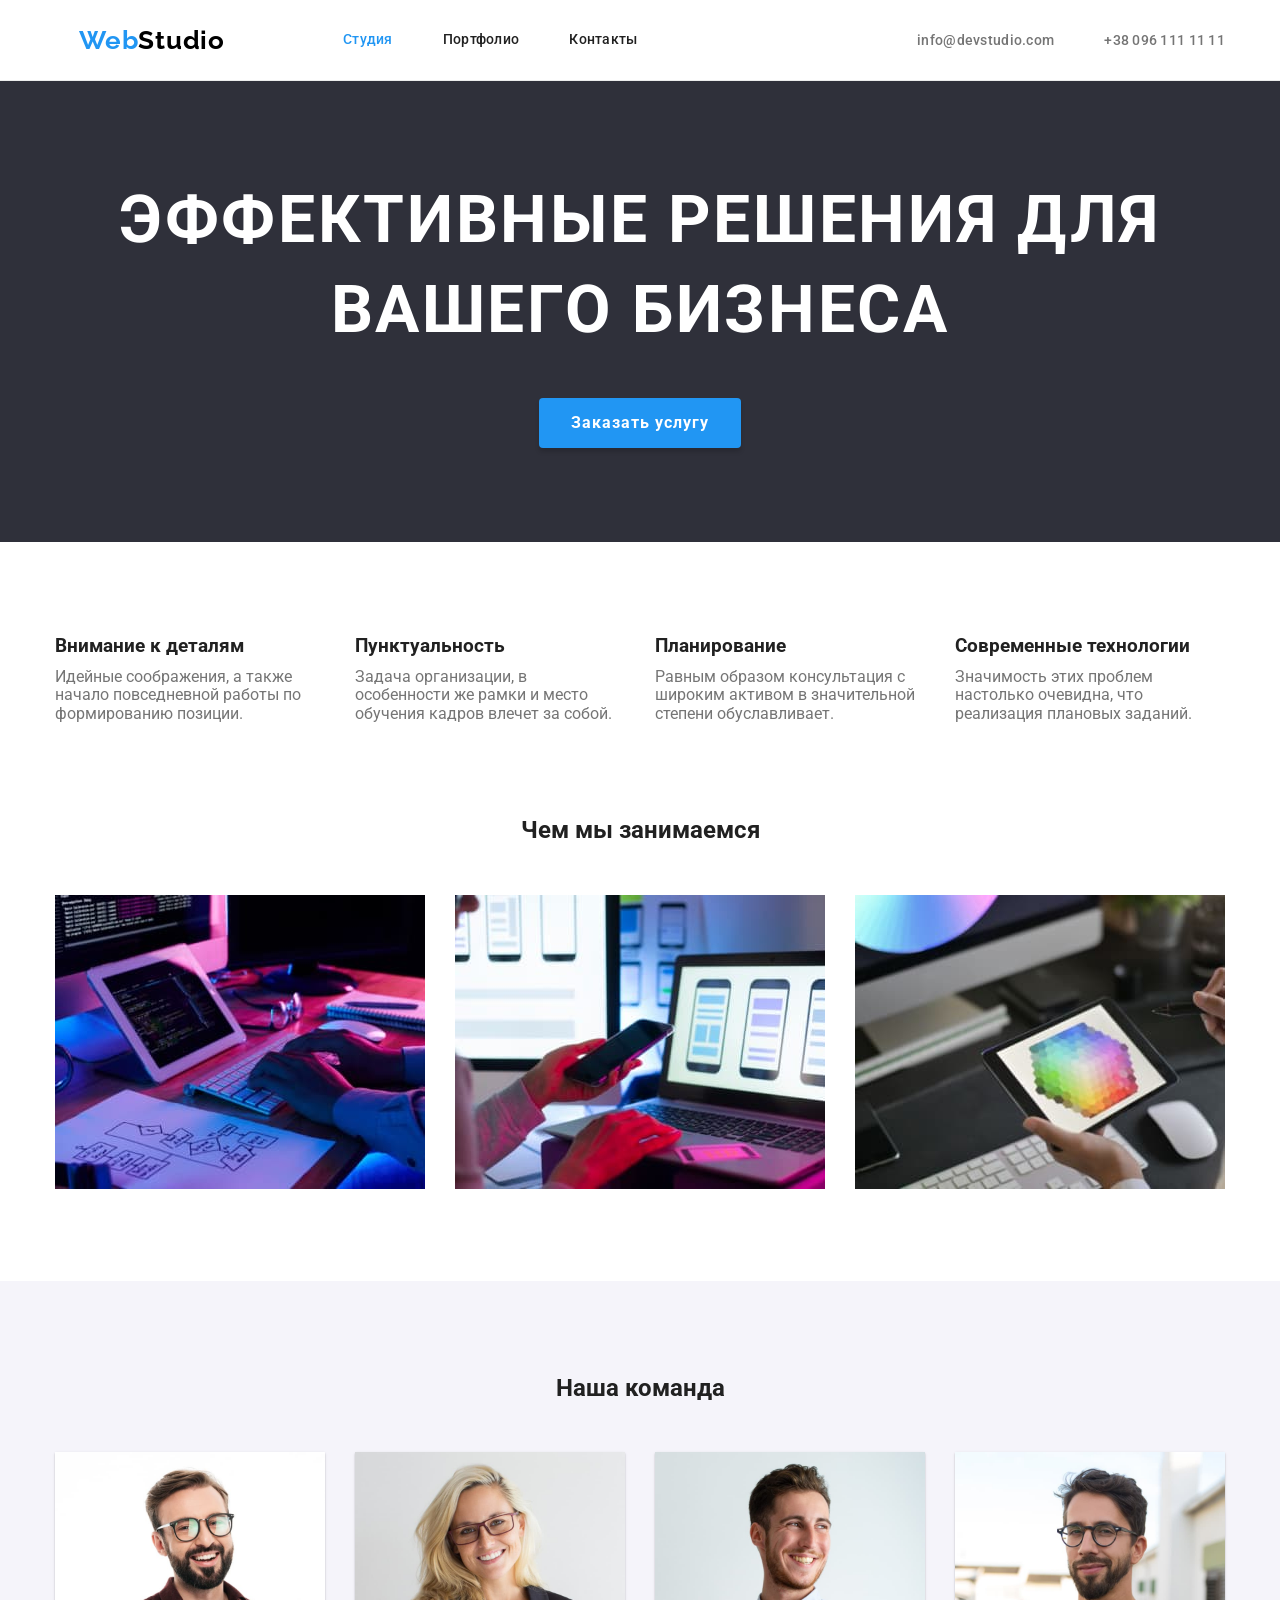
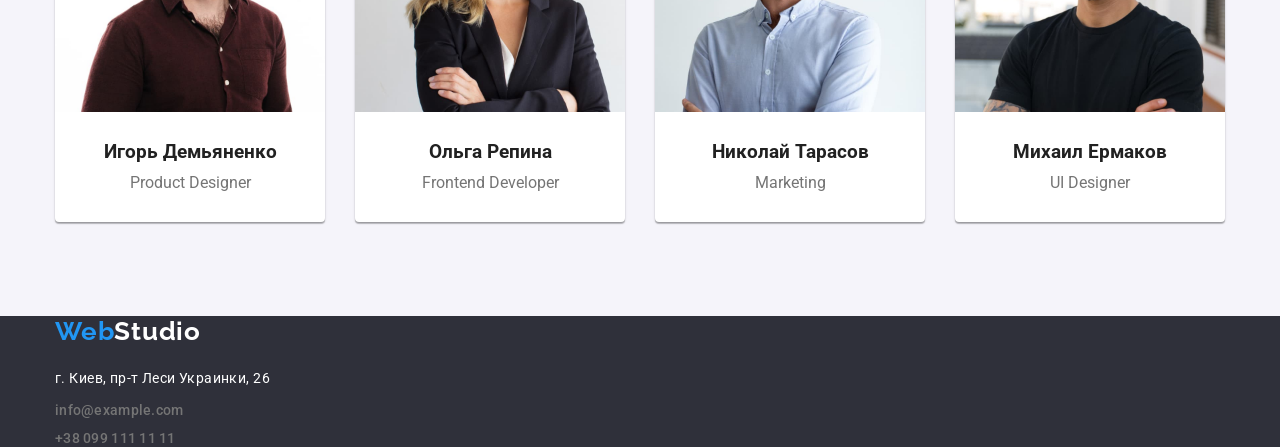
==== index.html @ 00ad5954 "Homework 3 is completed" ====
<!DOCTYPE html>
<html lang="ru">
  <head>
    <meta charset="UTF-8" />
    <meta http-equiv="X-UA-Compatible" content="IE=edge" />
    <meta name="viewport" content="width=device-width, initial-scale=1.0" />
    <title>WebStudio</title>
    <link
      rel="stylesheet"
      href="https://cdnjs.cloudflare.com/ajax/libs/modern-normalize/1.1.0/modern-normalize.min.css"
      integrity="sha512-wpPYUAdjBVSE4KJnH1VR1HeZfpl1ub8YT/NKx4PuQ5NmX2tKuGu6U/JRp5y+Y8XG2tV+wKQpNHVUX03MfMFn9Q=="
      crossorigin="anonymous"
      referrerpolicy="no-referrer"
    />
    <link rel="stylesheet" href="./css/styles.css" />
    <link rel="preconnect" href="https://fonts.googleapis.com" />
    <link rel="preconnect" href="https://fonts.gstatic.com" crossorigin />
    <link
      href="https://fonts.googleapis.com/css2?family=Raleway:wght@700&family=Roboto:wght@400;500;700;900&display=swap"
      rel="stylesheet"
    />
  </head>
  <body class="main-part">
    <!-- Navigation -->
    <header class="header-section">
      <nav class="container main-navigation">
        <a class="logo" href="./index.html"
          ><span class="logo-emphasis">Web</span>Studio</a
        >
        <ul class="site-nav list">
          <li class="item">
            <a class="link current" href="">Студия</a>
          </li>
          <li class="item">
            <a class="link" href="./portfolio.html">Портфолио</a>
          </li>
          <li class="item">
            <a class="link" href="">Контакты</a>
          </li>
        </ul>
        <!-- Contacts -->
        <ul class="list header-list">
          <li class="item">
            <a class="contacts" href="mailto:info@devstudio.com"
              >info@devstudio.com</a
            >
          </li>
          <li class="item">
            <a class="contacts" href="tel:+380961111111">+38 096 111 11 11</a>
          </li>
        </ul>
      </nav>
    </header>
    <main>
      <!-- Hero -->
      <section class="hero section">
        <div class="container">
          <h1 class="hero-title">Эффективные решения для вашего бизнеса</h1>
          <button class="modal-button" type="button">Заказать услугу</button>
        </div>
      </section>
      <!-- Advantages section -->
      <section class="section">
        <div class="container">
          <ul class="list advantages">
            <li class="advantage-item">
              <h3 class="section-item studio">Внимание к деталям</h3>
              <p class="description-item">
                Идейные соображения, а также начало повседневной работы по
                формированию позиции.
              </p>
            </li>
            <li class="advantage-item">
              <h3 class="section-item studio">Пунктуальность</h3>
              <p class="description-item">
                Задача организации, в особенности же рамки и место обучения
                кадров влечет за собой.
              </p>
            </li>
            <li class="advantage-item">
              <h3 class="section-item studio">Планирование</h3>
              <p class="description-item">
                Равным образом консультация с широким активом в значительной
                степени обуславливает.
              </p>
            </li>
            <li class="advantage-item">
              <h3 class="section-item studio">Современные технологии</h3>
              <p class="description-item">
                Значимость этих проблем настолько очевидна, что реализация
                плановых заданий.
              </p>
            </li>
          </ul>
        </div>
      </section>
      <!-- Offer section -->
      <section class="section">
        <div class="container">
          <h2 class="section-item heading">Чем мы занимаемся</h2>
          <ul class="list flex-offers">
            <li class="offer-img">
              <img
                src="./images/coding.jpg"
                alt="Написание кода"
                width="370"
                height="294"
              />
            </li>
            <li class="offer-img">
              <img
                src="./images/adapting.jpg"
                alt="Адаптация под мобильные устройства"
                width="370"
                height="294"
              />
            </li>
            <li class="offer-img">
              <img
                src="./images/styling.jpg"
                alt="Стилизирование"
                width="370"
                height="294"
              />
            </li>
          </ul>
        </div>
      </section>
      <!-- Team section -->
      <section class="section-team section">
        <div class="container">
          <h2 class="section-item heading">Наша команда</h2>
          <ul class="list flex-team">
            <li class="flex-member">
              <img
                class="member-photo"
                src="./images/demyanenko.jpg"
                alt="Игорь Демьяненко"
                width="270"
                height="260"
              />
              <h3 class="section-item team">Игорь Демьяненко</h3>
              <p class="description-item position" lang="en">
                Product Designer
              </p>
            </li>
            <li class="flex-member">
              <img
                class="member-photo"
                src="./images/repina.jpg"
                alt="Ольга Репина"
                width="270"
                height="260"
              />
              <h3 class="section-item team">Ольга Репина</h3>
              <p class="description-item position" lang="en">
                Frontend Developer
              </p>
            </li>
            <li class="flex-member">
              <img
                class="member-photo"
                src="./images/tarasov.jpg"
                alt="Николай Тарасов"
                width="270"
                height="260"
              />
              <h3 class="section-item team">Николай Тарасов</h3>
              <p class="description-item position" lang="en">Marketing</p>
            </li>
            <li class="flex-member">
              <img
                class="member-photo"
                src="./images/yermakov.jpg"
                alt="Михаил Ермаков"
                width="270"
                height="260"
              />
              <h3 class="section-item team">Михаил Ермаков</h3>
              <p class="description-item position" lang="en">UI Designer</p>
            </li>
          </ul>
        </div>
      </section>
    </main>
    <!-- Footer -->
    <footer class="footer-section">
      <div class="container">
        <a class="logo-footer" href=""
          ><span class="logo-emphasis">Web</span>Studio</a
        >
        <address>
          <ul class="list">
            <li>
              <a class="adress" href="https://goo.gl/maps/RZzK3HeGXn62apEB7"
                >г. Киев, пр-т Леси Украинки, 26</a
              >
            </li>
            <li>
              <a class="contacts email" href="mailto:info@example.com"
                >info@example.com</a
              >
            </li>
            <li>
              <a class="contacts" href="tel:+380991111111">+38 099 111 11 11</a>
            </li>
          </ul>
        </address>
      </div>
    </footer>
  </body>
</html>
---- css/styles.css ----
:root {
  --primary-text-color: #212121;
  --secondary-text-color: #757575;
  --accent-color: #2196f3;
  --logo-color: #000000;
  --footer-logo: #ffffff;
  --buttons-color: #f5f4fa;
  --footer-contacts-color: rgba(255, 255, 255, 0.6);
  --team-background-color: #f5f4fa;
  --hero-footer-background-color: #2f303a;
  --primary-background: #ffffff;
  --hero-color: #ffffff;
}
.list {
  list-style: none;
}
.main-part {
  background-color: var(--primary-background);
  color: var(--primary-text-color);
  font-family: Roboto, sans-serif;
}
h1,
h2,
h3,
h4,
h5,
h6,
p {
  margin-top: 0;
  margin-bottom: 0;
}
ul,
ol {
  margin-top: 0;
  margin-bottom: 0;
  padding-left: 0;
}
img {
  display: block;
}
.container {
  width: 1200px;
  padding-left: 15px;
  padding-right: 15px;
  margin-left: auto;
  margin-right: auto;
}
.section {
  padding: 94px 0px 0px;
}
.section-portfolio {
  padding: 94px 0;
}

/* Header */
.header-section {
  border-bottom: 1px solid #ececec;
}
/* Logo */
.logo {
  margin-right: 94px;
  padding: 24px;

  color: var(--logo-color);
  font-family: Raleway, sans-serif;
  font-weight: 700;
  font-size: 26px;
  line-height: 1.19;
  letter-spacing: 0.03em;
  text-decoration: none;
}
.logo-emphasis {
  color: var(--accent-color);
}
/* Site navigation */
.main-navigation {
  display: flex;
  align-items: center;
}
.site-nav {
  display: flex;
}
.site-nav .link {
  display: block;
  padding: 32px 0px;

  color: var(--primary-text-color);
  font-weight: 500;
  font-size: 14px;
  line-height: 1.14;
  letter-spacing: 0.02em;
  text-decoration: none;
}
.site-nav .link:hover,
.site-nav .link:focus {
  color: var(--accent-color);
}
.site-nav .link.current {
  color: var(--accent-color);
}
.site-nav .item:not(:last-child) {
  margin-right: 50px;
}
.header-list {
  margin-left: auto;
  display: flex;
}
.header-list .contacts {
  padding: 32px 0px;
}
.header-list .item:not(:last-child) {
  margin-right: 50px;
}
.contacts {
  color: var(--secondary-text-color);
  font-weight: 500;
  font-size: 14px;
  font-style: normal;
  line-height: 1.14;
  letter-spacing: 0.02em;
  text-decoration: none;
}
.contacts:hover,
.contacts:focus {
  color: var(--accent-color);
}
.footer-contacts {
  color: var(--footer-contacts-color);
}
/* Section hero */
.hero {
  padding-bottom: 94px;

  background-color: var(--hero-footer-background-color);
  color: var(--hero-color);
  font-weight: 900;
  font-size: 44px;
  line-height: 1.36;
  text-align: center;
  letter-spacing: 0.06em;
  text-transform: uppercase;
}
.hero-title {
  margin-bottom: 30px;
}
.modal-button {
  border-radius: 4px;
  padding: 10px 32px;
  min-width: 200px;
  box-shadow: 0px 4px 4px rgba(0, 0, 0, 0.15);
  border-style: none;

  background-color: var(--accent-color);
  color: var(--hero-color);
  font-weight: 700;
  font-size: 16px;
  line-height: 1.87;
  text-align: center;
  letter-spacing: 0.06em;
  cursor: pointer;
}
/* Sections */
.heading {
  text-align: center;
}
.list .studio {
  margin-bottom: 10px;
}
.list .team {
  margin-bottom: 10px;
}
.list .portfolio {
  margin-bottom: 4px;
}
.description-item {
  color: var(--secondary-text-color);
}
.container .heading {
  margin-bottom: 50px;
}
/* Advantages section */
.list-advantage {
  display: flex;
}
.advantages {
  display: flex;
  padding-bottom: 94px 0px;
}
.advantage-item {
  width: 270px;
}
.advantage-item:not(:last-child) {
  margin-right: 30px;
}
.description-item {
  color: var(--secondary-text-color);
}
/* Offers section */
.flex-offers {
  display: flex;
  padding-bottom: 92px;
}
.offer-img:not(:last-child) {
  margin-right: 30px;
}
.section-item {
  color: var(--primary-text-color);
}
/* Team section */
.flex-member {
  width: 270px;
  border-radius: 0px 0px 4px 4px;
  box-shadow: 0px 1px 3px rgba(0, 0, 0, 0.12), 0px 1px 1px rgba(0, 0, 0, 0.14),
    0px 2px 1px rgba(0, 0, 0, 0.2);

  background-color: #ffffff;
  text-align: center;
}
.flex-member:not(:last-child) {
  margin-right: 30px;
}
.flex-team {
  display: flex;
  padding-bottom: 94px;
}
.member-photo {
  margin-bottom: 30px;
}
.position {
  padding-bottom: 30px;
}
.section-team {
  background-color: var(--team-background-color);
}

/* Footer */
.footer-section {
  background-color: var(--hero-footer-background-color);
}
.logo-footer {
  margin-bottom: 20px;
  display: inline-block;

  color: var(--footer-logo);
  font-family: Raleway, sans-serif;
  font-weight: 700;
  font-size: 26px;
  line-height: 1.19;
  letter-spacing: 0.03em;
  text-decoration: none;
}
.adress {
  display: inline-block;
  margin-bottom: 10px;

  font-style: normal;
  color: #ffffff;
  font-size: 14px;
  line-height: 1.71;
  letter-spacing: 0.03em;
  text-decoration: none;
}
.list .email {
  display: inline-block;
  margin-bottom: 10px;
}
.adress:hover,
.adress:focus {
  color: var(--accent-color);
}
/* Portfolio */
/* Filter section */
.filter-button {
  border-radius: 4px;
  padding: 6px 22px;
  min-width: 145px;
  text-align: center;
  margin-bottom: 50px;
  border-style: none;
  display: inline-block;

  color: var(--primary-text-color);
  background-color: var(--buttons-color);
  font-family: inherit;
  font-weight: 500;
  font-size: 16px;
  line-height: 1.62;
  letter-spacing: 0.03em;
  cursor: pointer;
}
.filter-button:hover,
.filter-button:focus {
  background-color: var(--accent-color);
  color: #ffffff;
  box-shadow: 0px 3px 1px rgba(0, 0, 0, 0.1), 0px 1px 2px rgba(0, 0, 0, 0.08),
    0px 2px 2px rgba(0, 0, 0, 0.12);
}
.flex-buttons {
  display: flex;
  justify-content: center;
}
.flex-button:not(:last-child) {
  margin-right: 8px;
}
.flex-element .portfolio {
  padding: 0px 24px;
}
.flex-element .description-item {
  padding: 0px 24px 20px;
}
.project-img {
  margin-bottom: 20px;
}
.flex-portfolio {
  display: flex;
  flex-wrap: wrap;
}
.flex-element {
  width: 370px;
  margin-right: 30px;
  margin-bottom: 30px;
  border: 1px solid #eeeeee;
}
.flex-element:nth-child(3n) {
  margin-right: 0px;
}
.flex-element:nth-last-child(-n + 3) {
  margin-bottom: 0px;
}
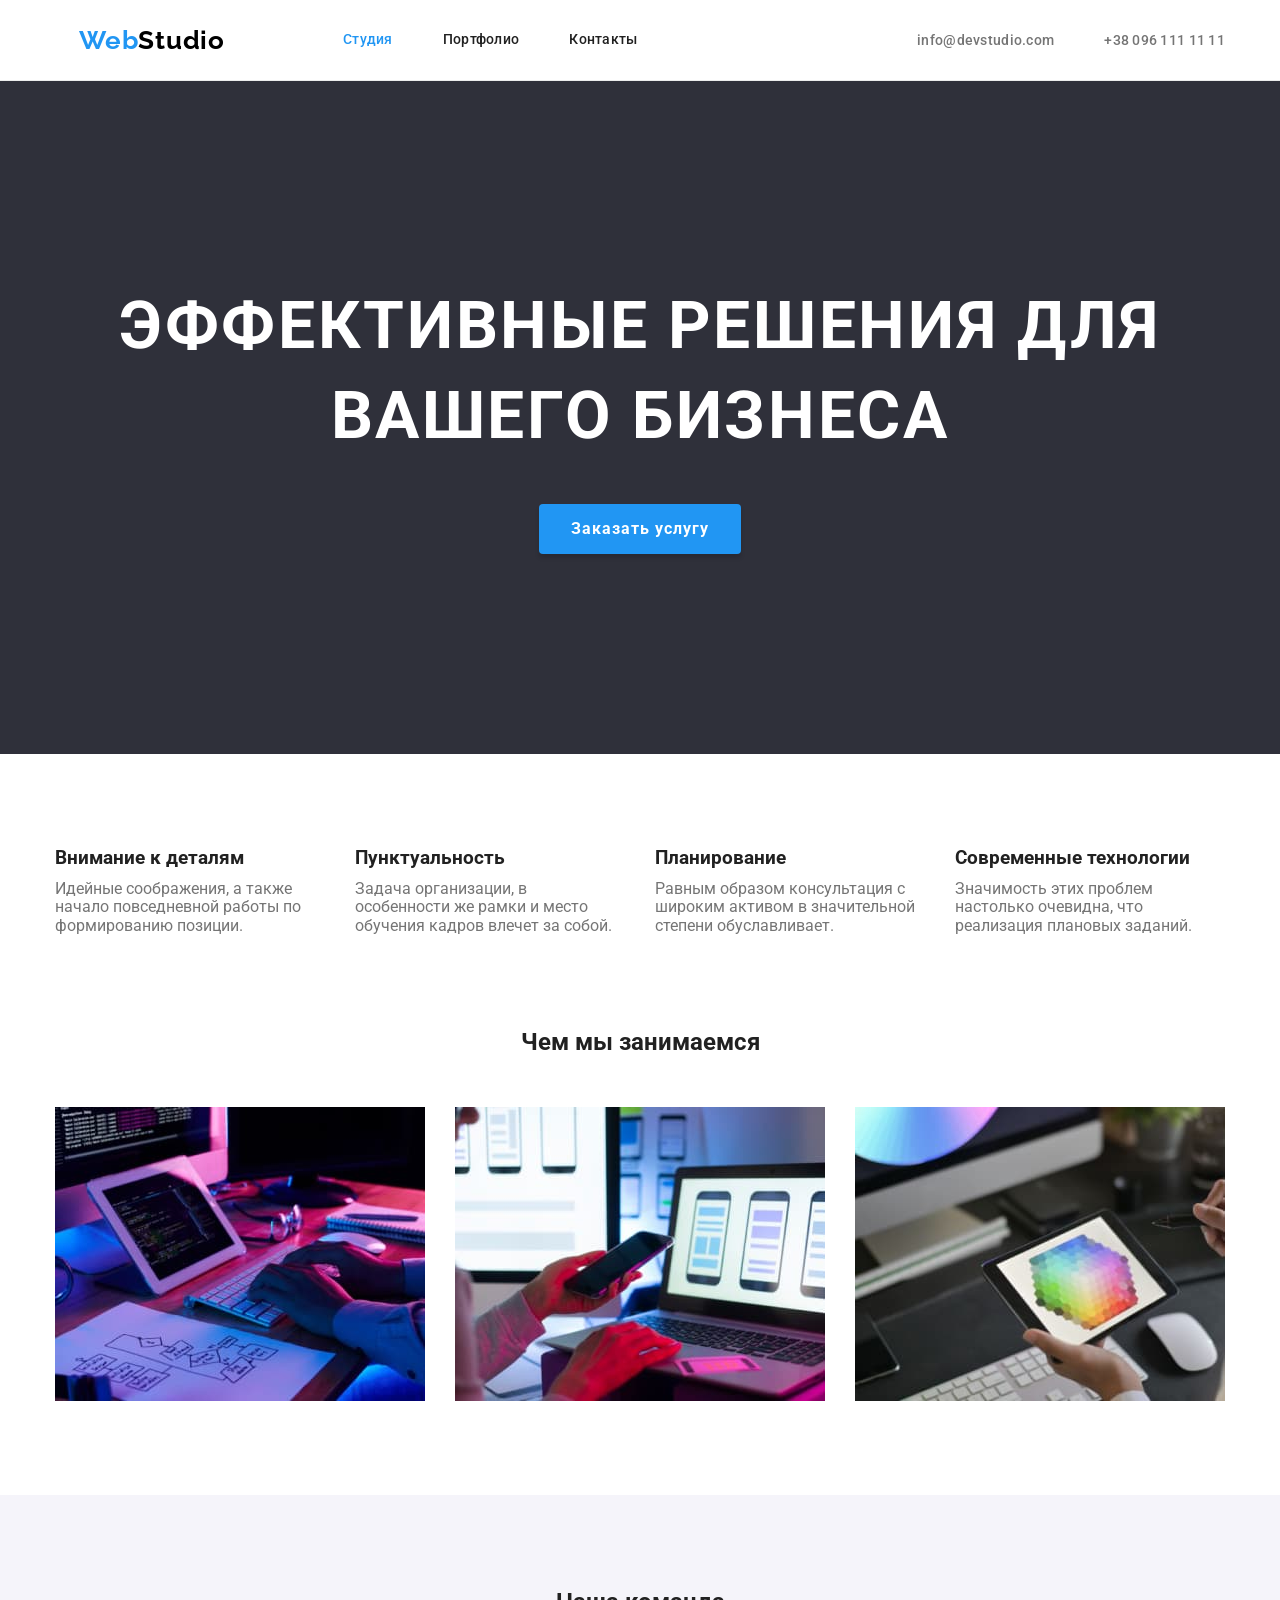
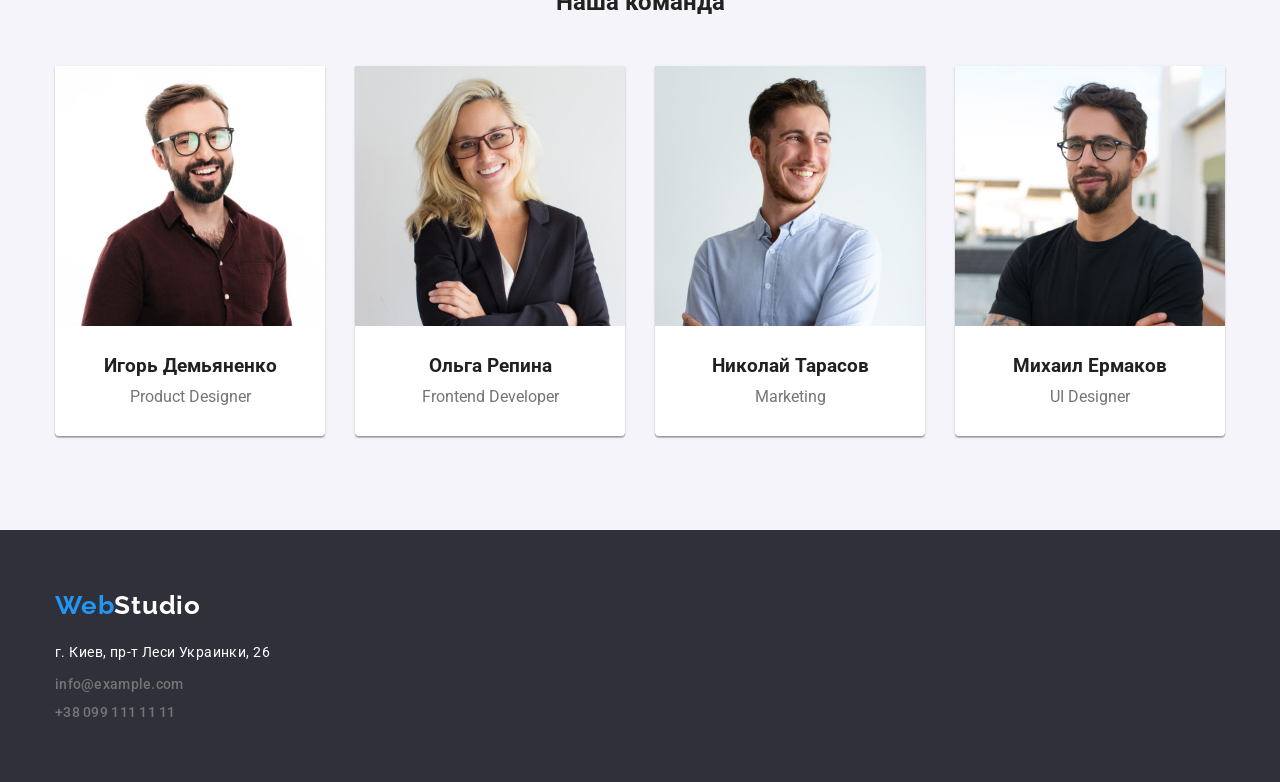
==== commit 1b9610a2: "Changed due to the 10  mentor's remarks" ====
--- a/index.html
+++ b/index.html
@@ -23,21 +23,23 @@
   <body class="main-part">
     <!-- Navigation -->
     <header class="header-section">
-      <nav class="container main-navigation">
-        <a class="logo" href="./index.html"
-          ><span class="logo-emphasis">Web</span>Studio</a
-        >
-        <ul class="site-nav list">
-          <li class="item">
-            <a class="link current" href="">Студия</a>
-          </li>
-          <li class="item">
-            <a class="link" href="./portfolio.html">Портфолио</a>
-          </li>
-          <li class="item">
-            <a class="link" href="">Контакты</a>
-          </li>
-        </ul>
+      <div class="container nav-container">
+        <nav class="main-navigation">
+          <a class="logo" href="./index.html"
+            ><span class="logo-emphasis">Web</span>Studio</a
+          >
+          <ul class="site-nav list">
+            <li class="item">
+              <a class="link current" href="">Студия</a>
+            </li>
+            <li class="item">
+              <a class="link" href="./portfolio.html">Портфолио</a>
+            </li>
+            <li class="item">
+              <a class="link" href="">Контакты</a>
+            </li>
+          </ul>
+        </nav>
         <!-- Contacts -->
         <ul class="list header-list">
           <li class="item">
@@ -49,7 +51,7 @@
             <a class="contacts" href="tel:+380961111111">+38 096 111 11 11</a>
           </li>
         </ul>
-      </nav>
+      </div>
     </header>
     <main>
       <!-- Hero -->
@@ -95,7 +97,7 @@
         </div>
       </section>
       <!-- Offer section -->
-      <section class="section">
+      <section class="section section-offer">
         <div class="container">
           <h2 class="section-item heading">Чем мы занимаемся</h2>
           <ul class="list flex-offers">
@@ -139,10 +141,12 @@
                 width="270"
                 height="260"
               />
-              <h3 class="section-item team">Игорь Демьяненко</h3>
-              <p class="description-item position" lang="en">
-                Product Designer
-              </p>
+              <div class="member-card">
+                <h3 class="section-item team">Игорь Демьяненко</h3>
+                <p class="description-item position" lang="en">
+                  Product Designer
+                </p>
+              </div>
             </li>
             <li class="flex-member">
               <img
@@ -152,10 +156,12 @@
                 width="270"
                 height="260"
               />
-              <h3 class="section-item team">Ольга Репина</h3>
-              <p class="description-item position" lang="en">
-                Frontend Developer
-              </p>
+              <div class="member-card">
+                <h3 class="section-item team">Ольга Репина</h3>
+                <p class="description-item position" lang="en">
+                  Frontend Developer
+                </p>
+              </div>
             </li>
             <li class="flex-member">
               <img
@@ -165,8 +171,10 @@
                 width="270"
                 height="260"
               />
-              <h3 class="section-item team">Николай Тарасов</h3>
-              <p class="description-item position" lang="en">Marketing</p>
+              <div class="member-card">
+                <h3 class="section-item team">Николай Тарасов</h3>
+                <p class="description-item position" lang="en">Marketing</p>
+              </div>
             </li>
             <li class="flex-member">
               <img
@@ -176,8 +184,10 @@
                 width="270"
                 height="260"
               />
-              <h3 class="section-item team">Михаил Ермаков</h3>
-              <p class="description-item position" lang="en">UI Designer</p>
+              <div class="member-card">
+                <h3 class="section-item team">Михаил Ермаков</h3>
+                <p class="description-item position" lang="en">UI Designer</p>
+              </div>
             </li>
           </ul>
         </div>
@@ -186,17 +196,17 @@
     <!-- Footer -->
     <footer class="footer-section">
       <div class="container">
-        <a class="logo-footer" href=""
+        <a class="logo-footer" href="./index.html"
           ><span class="logo-emphasis">Web</span>Studio</a
         >
         <address>
           <ul class="list">
-            <li>
+            <li class="footer-contact">
               <a class="adress" href="https://goo.gl/maps/RZzK3HeGXn62apEB7"
                 >г. Киев, пр-т Леси Украинки, 26</a
               >
             </li>
-            <li>
+            <li class="footer-contact">
               <a class="contacts email" href="mailto:info@example.com"
                 >info@example.com</a
               >
--- a/css/styles.css
+++ b/css/styles.css
@@ -37,6 +37,8 @@
 }
 img {
   display: block;
+  width: 100%;
+  height: auto;
 }
 .container {
   width: 1200px;
@@ -56,6 +58,16 @@
 .header-section {
   border-bottom: 1px solid #ececec;
 }
+.nav-container {
+  display: flex;
+  align-items: center;
+}
+.header-list {
+  display: flex;
+  align-items: center;
+  margin-left: auto;
+}
+
 /* Logo */
 .logo {
   margin-right: 94px;
@@ -129,7 +141,7 @@
 }
 /* Section hero */
 .hero {
-  padding-bottom: 94px;
+  padding: 200px 0px;
 
   background-color: var(--hero-footer-background-color);
   color: var(--hero-color);
@@ -192,13 +204,12 @@
 .advantage-item:not(:last-child) {
   margin-right: 30px;
 }
-.description-item {
-  color: var(--secondary-text-color);
-}
 /* Offers section */
+.section-offer {
+  padding-bottom: 94px;
+}
 .flex-offers {
   display: flex;
-  padding-bottom: 92px;
 }
 .offer-img:not(:last-child) {
   margin-right: 30px;
@@ -221,22 +232,21 @@
 }
 .flex-team {
   display: flex;
-  padding-bottom: 94px;
-}
-.member-photo {
-  margin-bottom: 30px;
-}
-.position {
-  padding-bottom: 30px;
+}
+.member-card {
+  padding: 30px 0px;
 }
 .section-team {
   background-color: var(--team-background-color);
+  padding-bottom: 94px;
 }
 
 /* Footer */
 .footer-section {
   background-color: var(--hero-footer-background-color);
-}
+  padding: 60px 0px;
+}
+
 .logo-footer {
   margin-bottom: 20px;
   display: inline-block;
@@ -249,9 +259,12 @@
   letter-spacing: 0.03em;
   text-decoration: none;
 }
+.footer-contact {
+  margin-bottom: 10px;
+}
 .adress {
   display: inline-block;
-  margin-bottom: 10px;
+  /* margin-bottom: 10px; */
 
   font-style: normal;
   color: #ffffff;
@@ -262,7 +275,7 @@
 }
 .list .email {
   display: inline-block;
-  margin-bottom: 10px;
+  /* margin-bottom: 10px; */
 }
 .adress:hover,
 .adress:focus {
@@ -275,7 +288,6 @@
   padding: 6px 22px;
   min-width: 145px;
   text-align: center;
-  margin-bottom: 50px;
   border-style: none;
   display: inline-block;
 
@@ -299,6 +311,9 @@
   display: flex;
   justify-content: center;
 }
+.flex-button {
+  margin-bottom: 50px;
+}
 .flex-button:not(:last-child) {
   margin-right: 8px;
 }
@@ -306,10 +321,10 @@
   padding: 0px 24px;
 }
 .flex-element .description-item {
-  padding: 0px 24px 20px;
-}
-.project-img {
-  margin-bottom: 20px;
+  padding: 0px 24px;
+}
+.project-card {
+  padding: 20px 0px;
 }
 .flex-portfolio {
   display: flex;
